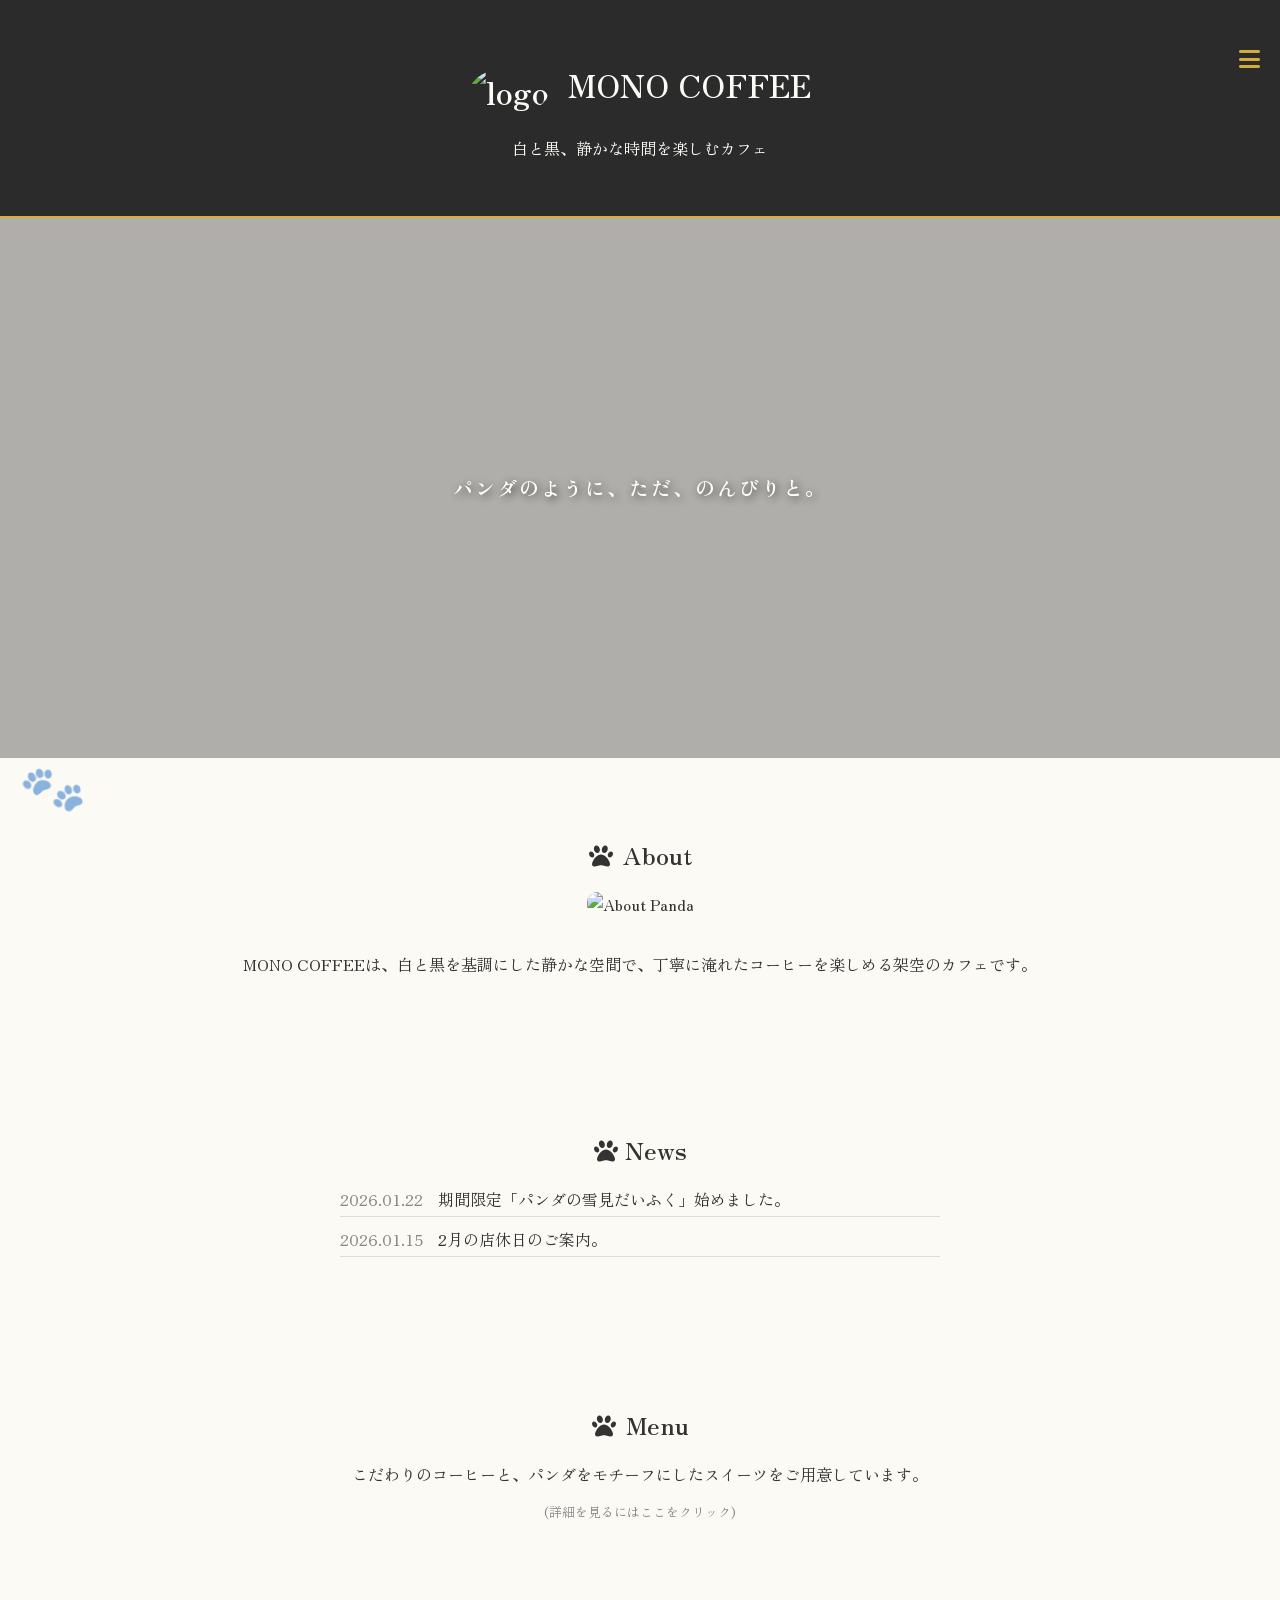
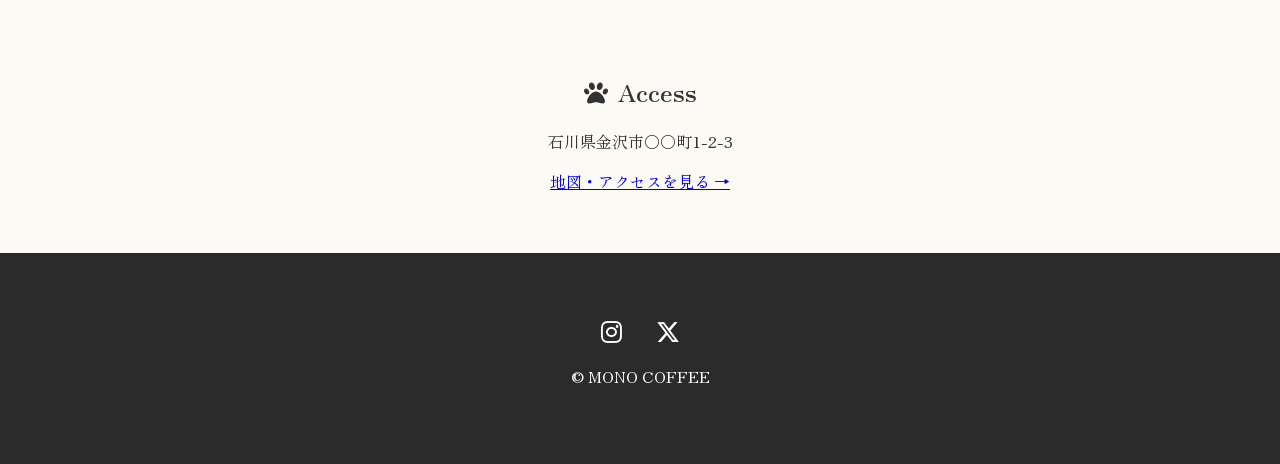
==== index.html @ 67d31ab9 "Add files via upload" ====
<!DOCTYPE html>
<html lang="ja">
<head>
  <meta charset="UTF-8">
  <title>MONO COFFEE</title>
  <link rel="preconnect" href="https://fonts.googleapis.com">
  <link rel="preconnect" href="https://fonts.gstatic.com" crossorigin>
  <link href="https://fonts.googleapis.com/css2?family=Zen+Old+Mincho:wght@400;700&display=swap" rel="stylesheet">
  <link rel="stylesheet" href="https://cdnjs.cloudflare.com/ajax/libs/font-awesome/6.5.1/css/all.min.css">
  <link rel="stylesheet" href="css/style.css">
  <meta name="viewport" content="width=device-width, initial-scale=1.0">
</head>
<body>

  <header>
    <h1>
      <a href="index.html" style="color: inherit; text-decoration: none;">
        <img src="images/panda-logo.jpg" alt="logo" style="height: 50px; vertical-align: middle; margin-right: 10px; border-radius: 50%;">
        MONO COFFEE
      </a>
    </h1>
    <nav>
      <div class="menu-icon"><i class="fa-solid fa-bars"></i></div>
      <ul>
        <li><a href="index.html">Top</a></li>
        <li><a href="index.html#about">About</a></li>
        <li><a href="menu.html">Menu</a></li>
        <li><a href="access.html">Access</a></li>
      </ul>
    </nav>
    <p>白と黒、静かな時間を楽しむカフェ</p>
  </header>

  <section class="hero">
    <div class="hero-content">
      <p>パンダのように、ただ、のんびりと。</p>
    </div>
  </section>

  <main>
    <section id="about" class="about">
      <h2><i class="fa-solid fa-paw" style="margin-right: 10px;"></i>About</h2>
      <div class="container">
        <div class="about-image">
          <img src="images/panda-line.jpg" alt="About Panda">
        </div>
        <div class="about-text">
          <p>MONO COFFEEは、白と黒を基調にした静かな空間で、丁寧に淹れたコーヒーを楽しめる架空のカフェです。</p>
        </div>
      </div>
    </section>

    <section id="news" class="news">
  <h2><i class="fa-solid fa-paw"></i> News</h2>
  <ul style="list-style: none; padding: 0; max-width: 600px; margin: 0 auto; text-align: left;">
    <li style="margin-bottom: 10px; border-bottom: 1px solid #ddd; padding-bottom: 5px;">
      <span style="color: #888; margin-right: 15px;">2026.01.22</span> 期間限定「パンダの雪見だいふく」始めました。
    </li>
    <li style="margin-bottom: 10px; border-bottom: 1px solid #ddd; padding-bottom: 5px;">
      <span style="color: #888; margin-right: 15px;">2026.01.15</span> 2月の店休日のご案内。
    </li>
  </ul>
</section>

    <section id="menu" class="menu">
      <a href="menu.html" style="text-decoration: none; color: inherit;">
        <h2><i class="fa-solid fa-paw" style="margin-right: 10px;"></i>Menu</h2>
        <p>こだわりのコーヒーと、パンダをモチーフにしたスイーツをご用意しています。</p>
        <p style="color: #888; font-size: 0.8rem;">(詳細を見るにはここをクリック)</p>
      </a>
    </section>

    <section id="access" class="access">
      <h2><i class="fa-solid fa-paw" style="margin-right: 10px;"></i>Access</h2>
      <p>石川県金沢市〇〇町1-2-3</p>
      <a href="access.html" class="access-link">地図・アクセスを見る →</a>
    </section>
  </main>

  <footer>
    <div class="sns-links">
      <a href="#"><i class="fa-brands fa-instagram"></i></a>
      <a href="#"><i class="fa-brands fa-x-twitter"></i></a>
    </div>
    <p>© MONO COFFEE</p>
  </footer>

  <script src="js/script.js"></script>
</body>
</html>
---- css/style.css ----
/* --- 1. 全体設定 --- */
*, *::before, *::after {
  box-sizing: border-box;
}

/* 滑らかなスクロールはhtmlに指定するのが正解 */
html {
  scroll-behavior: smooth;
}

body {
  margin: 0;
  padding: 0;
  overflow-x: hidden;
  width: 100%;
  font-family: "Zen Old Mincho", serif;
  background-color: #fcfaf5;
  background-image: radial-gradient(#e0ddd5 0.5px, transparent 0.5px);
  background-size: 20px 20px;
  color: #333;
}

/* --- 2. ヘッダー（常に三本線モード） --- */
header {
  text-align: center;
  padding: 40px 20px;
  background-color: #2b2b2b;
  color: #fcfaf5;
  border-bottom: 2px solid #d4af37;
  position: relative;
}

header h1 a {
  color: #d4af37;
  text-decoration: none;
}

/* 三本線は常に表示 */
.menu-icon {
  display: block; 
  font-size: 1.5rem;
  color: #d4af37;
  cursor: pointer;
  position: absolute;
  top: 40px;
  right: 20px;
}

/* メニューは常に隠しパネル形式 */
nav ul {
  list-style: none;
  display: none; 
  flex-direction: column;
  position: absolute;
  top: 100%;
  left: 0;
  width: 100%;
  background-color: #2b2b2b;
  padding: 20px 0;
  z-index: 1000;
  margin: 0;
}

/* メニューの黒点を消して、余白を調整する */
.menu-list {
  list-style: none; /* これで黒点が消えます */
  padding: 0;       /* 左側の余計な隙間をなくします */
}

/* ついでにメニューの各行を少しオシャレにする設定 */
.menu-list li {
  display: flex;
  align-items: center;
  margin-bottom: 15px;
}

.menu-list .line {
  flex: 1;
  border-bottom: 1px dotted #ccc; /* 名前と値段の間の点線 */
  margin: 0 10px;
}

nav ul.active {
  display: flex;
}

nav a {
  text-decoration: none;
  color: #fff;
  font-weight: bold;
  display: block;
  padding: 10px 0;
}

/* --- 3. メインレイアウト --- */
.hero {
  height: 60vh;
  /* 画像を少し暗くするフィルター（0.3の部分）を追加 */
  background-image: 
    linear-gradient(rgba(0, 0, 0, 0.3), rgba(0, 0, 0, 0.3)), 
    url('https://images.unsplash.com/photo-1509042239860-f550ce710b93?auto=format&fit=crop&q=80&w=1000');
  background-size: cover;
  background-position: center;
  display: flex;
  align-items: center;
  justify-content: center;
  color: #fff;
}

/* 文字をクッキリさせる設定を追加 */
.hero-content p {
  font-size: 1.24rem;
  letter-spacing: 0.1em;
  text-shadow: 2px 2px 10px rgba(0, 0, 0, 0.8); /* 影を強めにつけて文字を浮かす */
  margin: 0;
  font-weight: bold;
}

section {
  padding: 60px 20px;
  text-align: center;
}

/* AboutもPC・スマホ問わず縦並び */
.container {
  display: flex;
  flex-direction: column;
  align-items: center;
  justify-content: center;
  gap: 20px;
  max-width: 900px;
  margin: 0 auto;
}

.about-image img {
  width: 100%;
  max-width: 350px;
  border-radius: 10px;
}

.about-text {
  text-align: center;
}

/* --- 4. フッター --- */
footer {
  background-color: #2b2b2b;
  color: #fff;
  padding: 60px 20px;
  text-align: center;
}
.sns-links a { color: #fff; margin: 0 15px; font-size: 1.5rem; }

/* メニューの各行を横並びにする */
.menu-list li {
  display: flex;
  align-items: center;
  margin-bottom: 20px;
  list-style: none; /* 黒丸を確実に消す */
}

/* 画像を小さく丸くする */
.menu-thumb {
  width: 60px;
  height: 60px;
  object-fit: cover;
  border-radius: 50%; /* 丸くする */
  margin-right: 15px;
  flex-shrink: 0; /* 画像が潰れないようにする */
}

/* テキスト部分を整える */
.menu-info {
  flex: 1;
  display: flex;
  align-items: center;
}

/* --- 5. メニューページ専用のレイアウト --- */
.menu-page {
  max-width: 600px;    /* 👈 ページの横幅を読みやすく制限 */
  margin: 0 auto;      /* 👈 これで画面の真ん中にドスンと配置 */
  padding: 40px 20px;  /* 👈 上下に少しゆとりを持たせる */
  text-align: left;    /* 👈 中身は左揃えにして読みやすくする */
}

/* タイトル（Menu）だけは真ん中に */
.menu-page h2 {
  text-align: center;
  margin-bottom: 40px;
}

/* カテゴリー名（Coffee / Sweets）を少し強調 */
.menu-category h3 {
  border-bottom: 2px solid #2b2b2b;
  margin: 30px 0 20px;
  padding-bottom: 5px;
  font-size: 1.4rem;
}

/* 背景に足跡を置くための設定 */
body {
    position: relative;
    overflow-x: hidden;
}

body::before, body::after {
    content: "🐾"; /* 足跡の絵文字 */
    position: fixed;
    font-size: 50px;
    opacity: 0.5; /* 薄くして目立たせすぎないのがコツ */
    z-index: -1;   /* メニューの裏側に配置 */
    transform: rotate(-20deg);
}

/* 右上の足跡 */
body::before {
    top: 50px;
    right: 30px;
    transform: rotate(20deg); /* 右向きに傾ける */
}

/* 左下の足跡 */
body::after {
    bottom: 80px;
    left: 20px;
    transform: rotate(-15deg); /* 左向きに傾ける */
}

/* Newsセクションを少しオシャレにする */
.news li {
  display: flex;
  transition: 0.3s; /* マウスを乗せた時にふわっとさせる */
}

.news li:hover {
  background-color: rgba(212, 175, 55, 0.1); /* ゴールドを薄く背景に */
  padding-left: 10px; /* 少し右に動く */
}
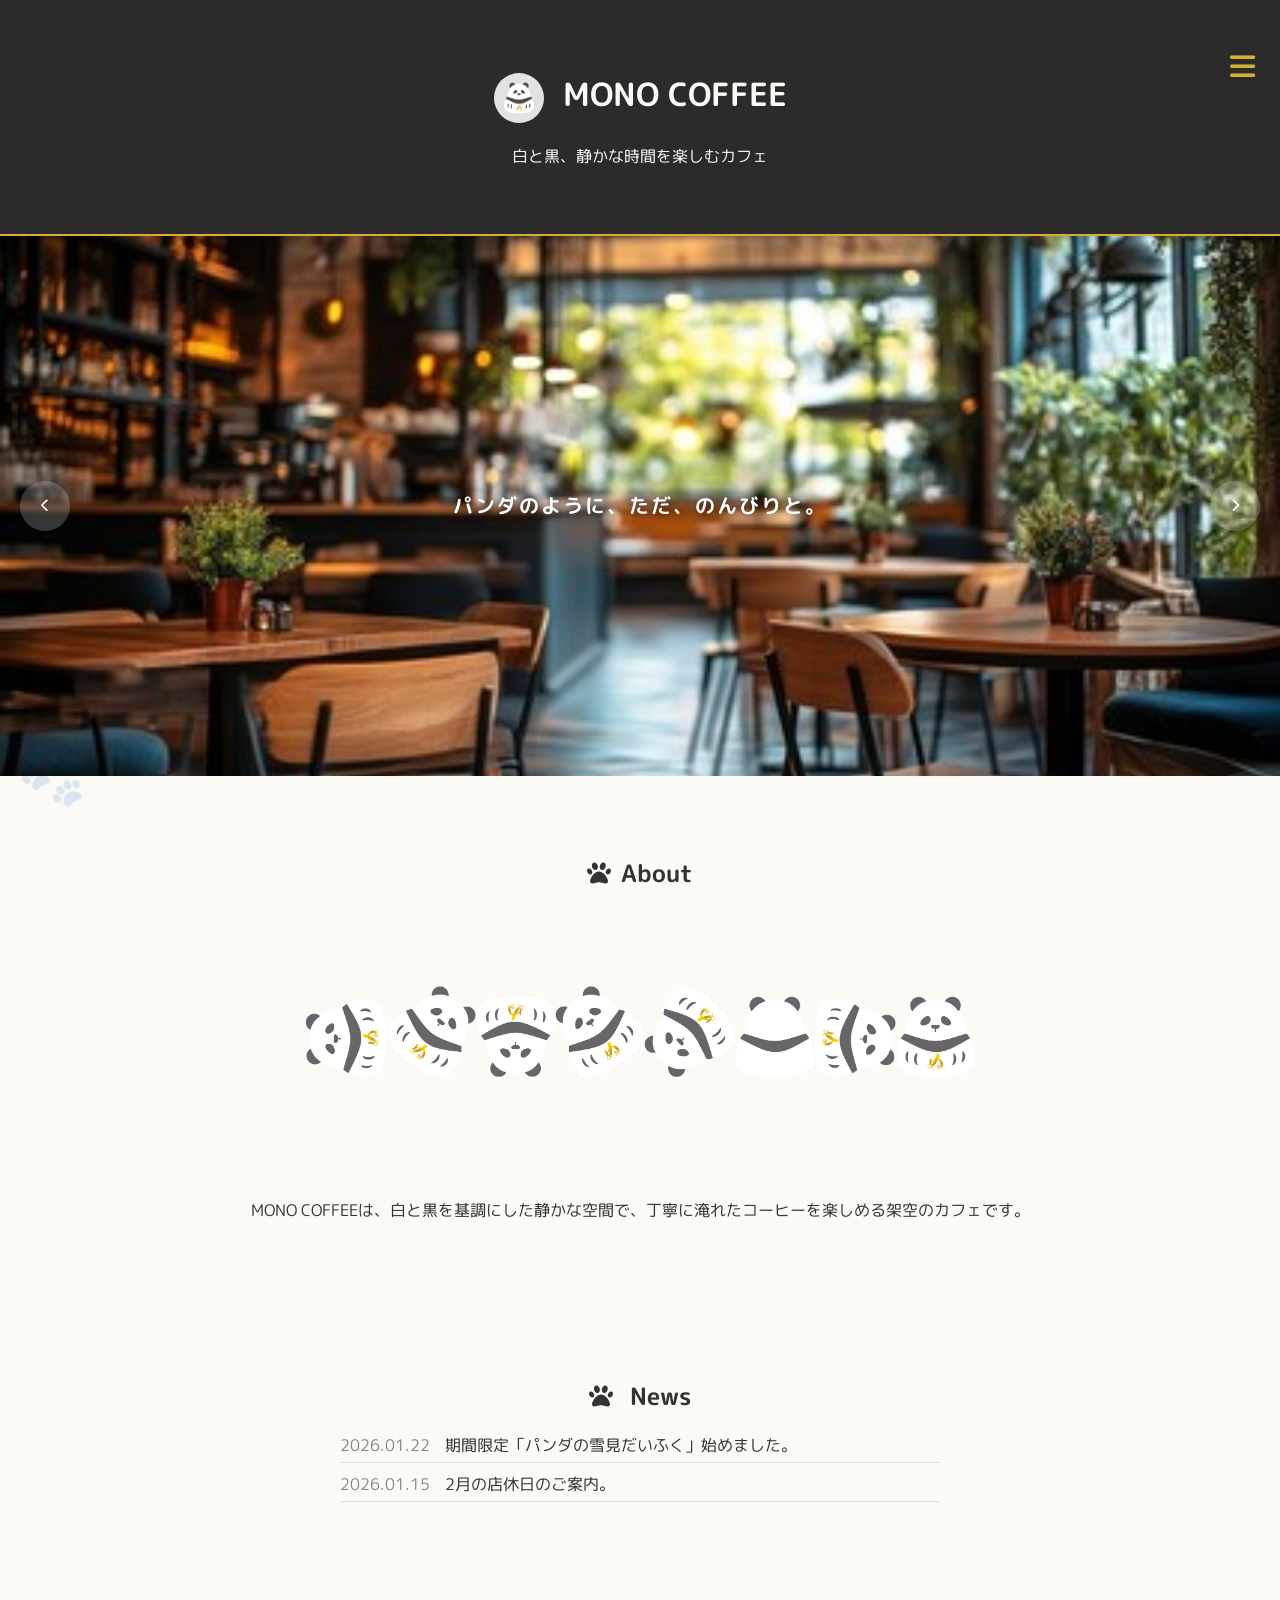
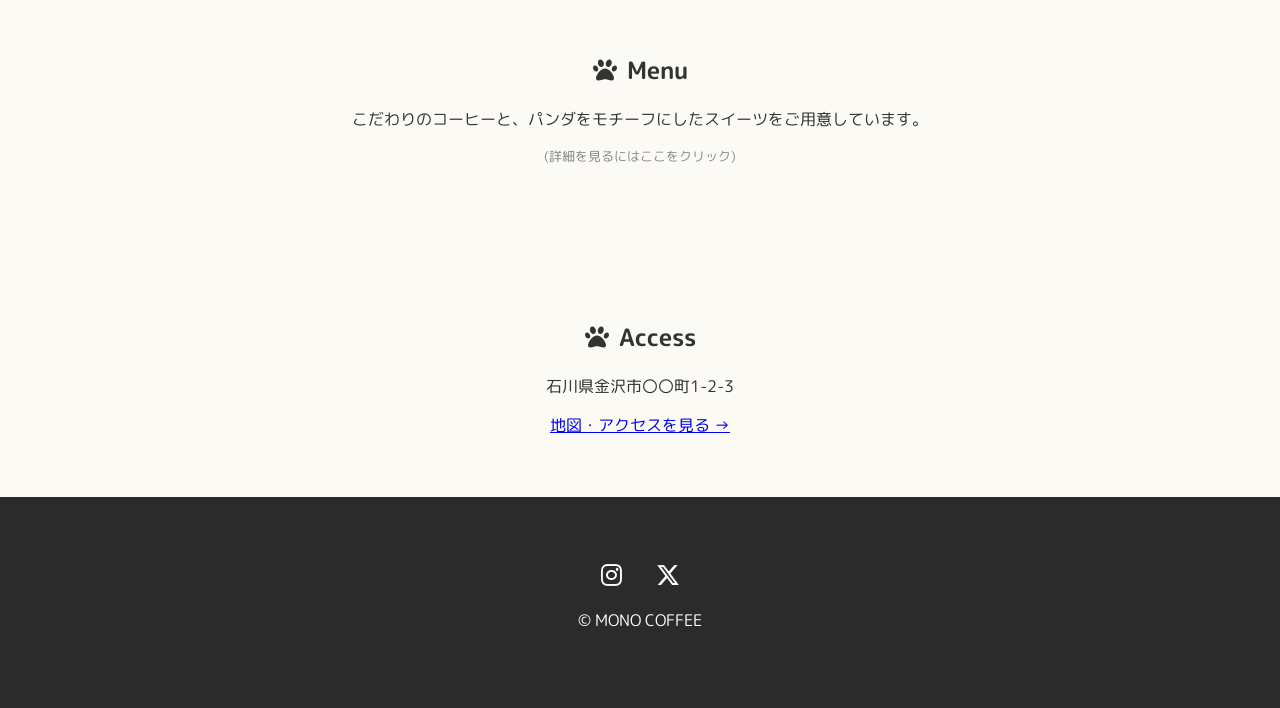
==== commit 8b9a8257: "Add files via upload" ====
--- a/index.html
+++ b/index.html
@@ -5,7 +5,7 @@
   <title>MONO COFFEE</title>
   <link rel="preconnect" href="https://fonts.googleapis.com">
   <link rel="preconnect" href="https://fonts.gstatic.com" crossorigin>
-  <link href="https://fonts.googleapis.com/css2?family=Zen+Old+Mincho:wght@400;700&display=swap" rel="stylesheet">
+  <link href="https://fonts.googleapis.com/css2?family=M+PLUS+Rounded+1c:wght@400;700&display=swap" rel="stylesheet">
   <link rel="stylesheet" href="https://cdnjs.cloudflare.com/ajax/libs/font-awesome/6.5.1/css/all.min.css">
   <link rel="stylesheet" href="css/style.css">
   <meta name="viewport" content="width=device-width, initial-scale=1.0">
@@ -15,7 +15,7 @@
   <header>
     <h1>
       <a href="index.html" style="color: inherit; text-decoration: none;">
-        <img src="images/panda-logo.jpg" alt="logo" style="height: 50px; vertical-align: middle; margin-right: 10px; border-radius: 50%;">
+        <img src="images/panda-logo.JPG" alt="logo" style="height: 50px; vertical-align: middle; margin-right: 10px; border-radius: 50%;">
         MONO COFFEE
       </a>
     </h1>
@@ -26,15 +26,25 @@
         <li><a href="index.html#about">About</a></li>
         <li><a href="menu.html">Menu</a></li>
         <li><a href="access.html">Access</a></li>
+        <li><a href="reservation.html">Reservation</a></li>
       </ul>
     </nav>
     <p>白と黒、静かな時間を楽しむカフェ</p>
   </header>
 
   <section class="hero">
+    <div class="slider">
+      <div class="slide active" style="background-image: url('images/cafe-interior.jpg');"></div>
+      <div class="slide" style="background-image: url('images/hero-bg-1.jpg');"></div>
+      <div class="slide" style="background-image: url('https://images.unsplash.com/photo-1509042239860-f550ce710b93?auto=format&fit=crop&q=80&w=1000');"></div>
+    </div>
+
     <div class="hero-content">
       <p>パンダのように、ただ、のんびりと。</p>
     </div>
+
+    <button class="slider-prev" id="prevBtn"><i class="fa-solid fa-chevron-left"></i></button>
+    <button class="slider-next" id="nextBtn"><i class="fa-solid fa-chevron-right"></i></button>
   </section>
 
   <main>
@@ -42,7 +52,7 @@
       <h2><i class="fa-solid fa-paw" style="margin-right: 10px;"></i>About</h2>
       <div class="container">
         <div class="about-image">
-          <img src="images/panda-line.jpg" alt="About Panda">
+          <img src="images/panda-line.JPG"  alt="About Panda">
         </div>
         <div class="about-text">
           <p>MONO COFFEEは、白と黒を基調にした静かな空間で、丁寧に淹れたコーヒーを楽しめる架空のカフェです。</p>
--- a/css/style.css
+++ b/css/style.css
@@ -3,7 +3,6 @@
   box-sizing: border-box;
 }
 
-/* 滑らかなスクロールはhtmlに指定するのが正解 */
 html {
   scroll-behavior: smooth;
 }
@@ -13,17 +12,29 @@
   padding: 0;
   overflow-x: hidden;
   width: 100%;
-  font-family: "Zen Old Mincho", serif;
+  font-family: "M PLUS Rounded 1c", sans-serif; 
   background-color: #fcfaf5;
   background-image: radial-gradient(#e0ddd5 0.5px, transparent 0.5px);
   background-size: 20px 20px;
   color: #333;
-}
-
-/* --- 2. ヘッダー（常に三本線モード） --- */
+  position: relative; /* 足跡の基準 */
+}
+
+/* 足跡（共通設定） */
+body::before, body::after {
+  content: "🐾";
+  position: fixed;
+  font-size: 50px;
+  opacity: 0.15; /* 少し薄くするとより上品になります */
+  z-index: -1;
+}
+body::before { top: 50px; right: 30px; transform: rotate(20deg); }
+body::after { bottom: 80px; left: 20px; transform: rotate(-15deg); }
+
+/* --- 2. ヘッダー --- */
 header {
   text-align: center;
-  padding: 40px 20px;
+  padding: 50px 20px;
   background-color: #2b2b2b;
   color: #fcfaf5;
   border-bottom: 2px solid #d4af37;
@@ -35,18 +46,17 @@
   text-decoration: none;
 }
 
-/* 三本線は常に表示 */
 .menu-icon {
   display: block; 
-  font-size: 1.5rem;
+  font-size: 1.8rem;
   color: #d4af37;
   cursor: pointer;
   position: absolute;
-  top: 40px;
-  right: 20px;
-}
-
-/* メニューは常に隠しパネル形式 */
+  top: 45px;
+  right: 25px;
+}
+
+/* ナビゲーション */
 nav ul {
   list-style: none;
   display: none; 
@@ -60,89 +70,213 @@
   z-index: 1000;
   margin: 0;
 }
-
-/* メニューの黒点を消して、余白を調整する */
-.menu-list {
-  list-style: none; /* これで黒点が消えます */
-  padding: 0;       /* 左側の余計な隙間をなくします */
-}
-
-/* ついでにメニューの各行を少しオシャレにする設定 */
-.menu-list li {
-  display: flex;
-  align-items: center;
-  margin-bottom: 15px;
-}
-
-.menu-list .line {
-  flex: 1;
-  border-bottom: 1px dotted #ccc; /* 名前と値段の間の点線 */
-  margin: 0 10px;
-}
-
-nav ul.active {
-  display: flex;
-}
-
+nav ul.active { display: flex; }
+/* --- 2. ヘッダー（ナビゲーション部分） --- */
 nav a {
   text-decoration: none;
   color: #fff;
   font-weight: bold;
   display: block;
-  padding: 10px 0;
-}
-
-/* --- 3. メインレイアウト --- */
+  padding: 15px 0; /* 少し押しやすく広げました */
+  transition: all 0.3s ease; /* 変化をふわっとさせる */
+}
+
+/* ★ここから追加：カーソルを合わせた時の強調 */
+nav a:hover {
+  background-color: rgba(212, 175, 55, 0.2); /* ゴールドを薄く背景に */
+  color: #d4af37; /* 文字色をゴールドに */
+  padding-left: 20px; /* 少し右に動いて「選んでる感」を出す */
+}
+
+/* --- 変更：.hero の背景指定を消して、スライド用の設定にする --- */
 .hero {
   height: 60vh;
-  /* 画像を少し暗くするフィルター（0.3の部分）を追加 */
-  background-image: 
-    linear-gradient(rgba(0, 0, 0, 0.3), rgba(0, 0, 0, 0.3)), 
-    url('https://images.unsplash.com/photo-1509042239860-f550ce710b93?auto=format&fit=crop&q=80&w=1000');
-  background-size: cover;
-  background-position: center;
+  position: relative; /* 子要素のスライドを重ねるための基準 */
+  overflow: hidden;   /* はみ出た画像を隠す */
   display: flex;
   align-items: center;
   justify-content: center;
   color: #fff;
 }
 
-/* 文字をクッキリさせる設定を追加 */
+/* スライド全体を広げる */
+.slider {
+  position: absolute;
+  top: 0;
+  left: 0;
+  width: 100%;
+  height: 100%;
+  z-index: 1;
+}
+
+/* 各スライドの設定 */
+.slide {
+  position: absolute;
+  width: 100%;
+  height: 100%;
+  background-size: cover;
+  background-position: center;
+  opacity: 0; /* 最初は隠す */
+  transition: opacity 1.5s ease-in-out; /* ふわっと切り替わる */
+}
+
+.slide.active {
+  opacity: 1; /* activeクラスがついた時だけ表示 */
+}
+
+/* スライド個別に色を重ねるのではなく、親要素(slider)に1枚だけ重ねる */
+.slider::after {
+  content: "";
+  position: absolute;
+  top: 0;
+  left: 0;
+  width: 100%;
+  height: 100%;
+  background: rgba(0, 0, 0, 0); /* ここで全体の暗さを調整 */
+  z-index: 2; /* スライド画像(z-index:1)より上に重ねる */
+  pointer-events: none; /* 下にあるボタンを押せるようにする */
+}
+
+/* 元の .slide::before は削除するか、中身を空にしてください */
+.slide::before {
+  display: none;
+}
+
+/* --- ここからは元のデザインを維持！ --- */
+.hero-content {
+  position: relative;
+  z-index: 2; /* スライドより上に文字を出す */
+}
+
 .hero-content p {
   font-size: 1.24rem;
   letter-spacing: 0.1em;
-  text-shadow: 2px 2px 10px rgba(0, 0, 0, 0.8); /* 影を強めにつけて文字を浮かす */
+  text-shadow: 2px 2px 10px rgba(0, 0, 0, 0.8);
   margin: 0;
   font-weight: bold;
 }
 
+/* 矢印ボタンのデザイン（新しく追加） */
+.slider-prev, .slider-next {
+  position: absolute;
+  top: 50%;
+  transform: translateY(-50%);
+  background: rgba(255, 255, 255, 0.2);
+  color: white;
+  border: none;
+  width: 50px;
+  height: 50px;
+  border-radius: 50%;
+  cursor: pointer;
+  z-index: 3;
+  transition: 0.3s;
+}
+
+.slider-prev:hover, .slider-next:hover {
+  background: rgba(212, 175, 55, 0.8);
+}
+.slider-prev { left: 20px; }
+.slider-next { right: 20px; }
+
+/* 以下の section や .container はそのままでOK！ */
 section {
   padding: 60px 20px;
   text-align: center;
 }
-
-/* AboutもPC・スマホ問わず縦並び */
+/* ...以下略... */
+
+.hero-content p {
+  font-size: 1.24rem;
+  letter-spacing: 0.1em;
+  text-shadow: 2px 2px 10px rgba(0, 0, 0, 0.8);
+  margin: 0;
+  font-weight: bold;
+}
+
+section {
+  padding: 60px 20px;
+  text-align: center;
+}
+
 .container {
   display: flex;
   flex-direction: column;
   align-items: center;
-  justify-content: center;
-  gap: 20px;
   max-width: 900px;
   margin: 0 auto;
+  gap: 20px;
 }
 
 .about-image img {
   width: 100%;
-  max-width: 350px;
+  max-width: 720px;
   border-radius: 10px;
 }
 
-.about-text {
-  text-align: center;
-}
-
-/* --- 4. フッター --- */
+/* --- 4. ニュースセクション --- */
+.news ul {
+  list-style: none;
+  padding: 0;
+  max-width: 600px;
+  margin: 0 auto;
+  text-align: left;
+}
+
+.news li {
+  display: flex;
+  margin-bottom: 10px;
+  border-bottom: 1px solid #ddd;
+  padding-bottom: 5px;
+  transition: 0.3s;
+}
+
+.news li:hover {
+  background-color: rgba(212, 175, 55, 0.1);
+  padding-left: 10px;
+}
+
+/* --- 5. メニューレイアウト共通 --- */
+/* 肉球アイコンに一括で隙間を作る */
+.menu-thumb {
+  width: 60px;
+  height: 60px;
+  object-fit: cover;
+  border-radius: 50%;
+  margin-right: 15px;
+  flex-shrink: 0;
+}
+.fa-paw {
+  margin-right: 10px;
+}
+
+/* メニューのリストを整える */
+.menu-list li {
+  display: flex;
+  align-items: center;
+  margin-bottom: 20px;
+  width: 100%; /* 横幅いっぱい使う */
+}
+
+/* 点線をより安定させる */
+.menu-info {
+  flex: 1;
+  display: flex;
+  align-items: baseline; /* 文字の高さに合わせる */
+}
+
+.menu-list .line {
+  flex: 1;
+  border-bottom: 1px dotted #ccc;
+  margin: 0 10px;
+  height: 1px; /* 高さを固定 */
+  align-self: center; /* 中央に配置 */
+}
+
+/* 値段を少し強調 */
+.price {
+  font-weight: bold;
+}
+/* --- 6. フッター --- */
 footer {
   background-color: #2b2b2b;
   color: #fff;
@@ -151,89 +285,136 @@
 }
 .sns-links a { color: #fff; margin: 0 15px; font-size: 1.5rem; }
 
-/* メニューの各行を横並びにする */
-.menu-list li {
-  display: flex;
-  align-items: center;
-  margin-bottom: 20px;
-  list-style: none; /* 黒丸を確実に消す */
-}
-
-/* 画像を小さく丸くする */
+/* --- 写真拡大（モーダル）の設定 --- */
+/* 背景：画面全体を覆う黒い膜 */
+.modal-overlay {
+  display: none; /* 普段は隠す */
+  position: fixed;
+  top: 0;
+  left: 0;
+  width: 100%;
+  height: 100%;
+  background-color: rgba(0, 0, 0, 0.9); /* 背景を暗く */
+  z-index: 2000; /* ヘッダーよりも上に表示 */
+  cursor: pointer;
+}
+
+/* 拡大画像 */
+.modal-content {
+  position: absolute;
+  top: 50%;
+  left: 50%;
+  transform: translate(-50%, -50%);
+  max-width: 90%;
+  max-height: 80%;
+  border: 3px solid #fff;
+  border-radius: 8px;
+}
+
+/* 右上の×ボタン */
+.modal-close {
+  position: absolute;
+  top: 20px;
+  right: 30px;
+  color: #fff;
+  font-size: 40px;
+  font-weight: bold;
+  cursor: pointer;
+}
+
+/* メニュー画像にマウスを乗せた時に「押せる」と分からせる */
 .menu-thumb {
-  width: 60px;
-  height: 60px;
-  object-fit: cover;
-  border-radius: 50%; /* 丸くする */
-  margin-right: 15px;
-  flex-shrink: 0; /* 画像が潰れないようにする */
-}
-
-/* テキスト部分を整える */
-.menu-info {
-  flex: 1;
-  display: flex;
-  align-items: center;
-}
-
-/* --- 5. メニューページ専用のレイアウト --- */
-.menu-page {
-  max-width: 600px;    /* 👈 ページの横幅を読みやすく制限 */
-  margin: 0 auto;      /* 👈 これで画面の真ん中にドスンと配置 */
-  padding: 40px 20px;  /* 👈 上下に少しゆとりを持たせる */
-  text-align: left;    /* 👈 中身は左揃えにして読みやすくする */
-}
-
-/* タイトル（Menu）だけは真ん中に */
-.menu-page h2 {
+  cursor: pointer;
+  transition: opacity 0.3s;
+}
+.menu-thumb:hover {
+  opacity: 0.8;
+}
+/* 予約・カレンダーページのレイアウト */
+.reservation-page .container {
+  display: grid;
+  grid-template-columns: 1fr; /* スマホでは縦並び */
+  gap: 30px;
+  margin-top: 40px;
+}
+
+/* PCサイズでは横に並べる */
+@media (min-width: 768px) {
+  .reservation-page .container {
+    grid-template-columns: 1fr 1fr;
+  }
+}
+
+.reserve-card, .calendar-card {
+  background: #fff;
+  padding: 40px 20px;
+  border-radius: 15px;
+  box-shadow: 0 10px 30px rgba(0,0,0,0.05);
+}
+
+.reserve-button {
+  display: inline-block;
+  background-color: #2b2b2b;
+  color: #d4af37;
+  border: 2px solid #d4af37;
+  padding: 15px 40px;
+  text-decoration: none;
+  border-radius: 30px;
+  font-weight: bold;
+  margin-top: 20px;
+  transition: 0.3s;
+}
+
+.reserve-button:hover {
+  background-color: #d4af37;
+  color: #fff;
+}
+/* --- 7. カレンダー詳細デザイン --- */
+.calendar-card {
   text-align: center;
-  margin-bottom: 40px;
-}
-
-/* カテゴリー名（Coffee / Sweets）を少し強調 */
-.menu-category h3 {
-  border-bottom: 2px solid #2b2b2b;
-  margin: 30px 0 20px;
-  padding-bottom: 5px;
-  font-size: 1.4rem;
-}
-
-/* 背景に足跡を置くための設定 */
-body {
-    position: relative;
-    overflow-x: hidden;
-}
-
-body::before, body::after {
-    content: "🐾"; /* 足跡の絵文字 */
-    position: fixed;
-    font-size: 50px;
-    opacity: 0.5; /* 薄くして目立たせすぎないのがコツ */
-    z-index: -1;   /* メニューの裏側に配置 */
-    transform: rotate(-20deg);
-}
-
-/* 右上の足跡 */
-body::before {
-    top: 50px;
-    right: 30px;
-    transform: rotate(20deg); /* 右向きに傾ける */
-}
-
-/* 左下の足跡 */
-body::after {
-    bottom: 80px;
-    left: 20px;
-    transform: rotate(-15deg); /* 左向きに傾ける */
-}
-
-/* Newsセクションを少しオシャレにする */
-.news li {
-  display: flex;
-  transition: 0.3s; /* マウスを乗せた時にふわっとさせる */
-}
-
-.news li:hover {
-  background-color: rgba(212, 175, 55, 0.1); /* ゴールドを薄く背景に */
-  padding-left: 10px; /* 少し右に動く */
-}+}
+
+.calendar-table {
+  width: 100%;
+  max-width: 320px; /* 少しスリムにして可愛く */
+  margin: 20px auto 0;
+  border-collapse: separate;
+  border-spacing: 6px; /* 日付の間に隙間を作る */
+}
+
+.calendar-table th {
+  padding: 5px 0;
+  font-size: 0.85rem;
+  color: #888;
+  font-weight: normal;
+}
+
+.calendar-table td {
+  padding: 10px 0;
+  background-color: #f9f9f9; /* ほんのりグレーの箱 */
+  border-radius: 10px; /* 角を丸くしてパンダ感を出す */
+  font-size: 0.9rem;
+  transition: 0.3s;
+}
+
+/* 定休日のデザイン */
+.calendar-table .off {
+  background-color: #fffaf0; /* 休みは少し色を変える */
+  color: #d4af37;
+  font-weight: bold;
+  position: relative;
+}
+
+/* 休みの日だけに金色の「●」を付ける */
+.calendar-table .off::after {
+  content: "●";
+  font-size: 8px;
+  position: absolute;
+  bottom: -2px;
+  left: 50%;
+  transform: translateX(-50%);
+}
+
+/* 土日の色（お好みで！） */
+.calendar-table tr td:first-child { color: #d9a5b3; } /* 日曜日を少し赤っぽく */
+.calendar-table tr td:last-child { color: #a5b3d9; }  /* 土曜日を少し青っぽく */
